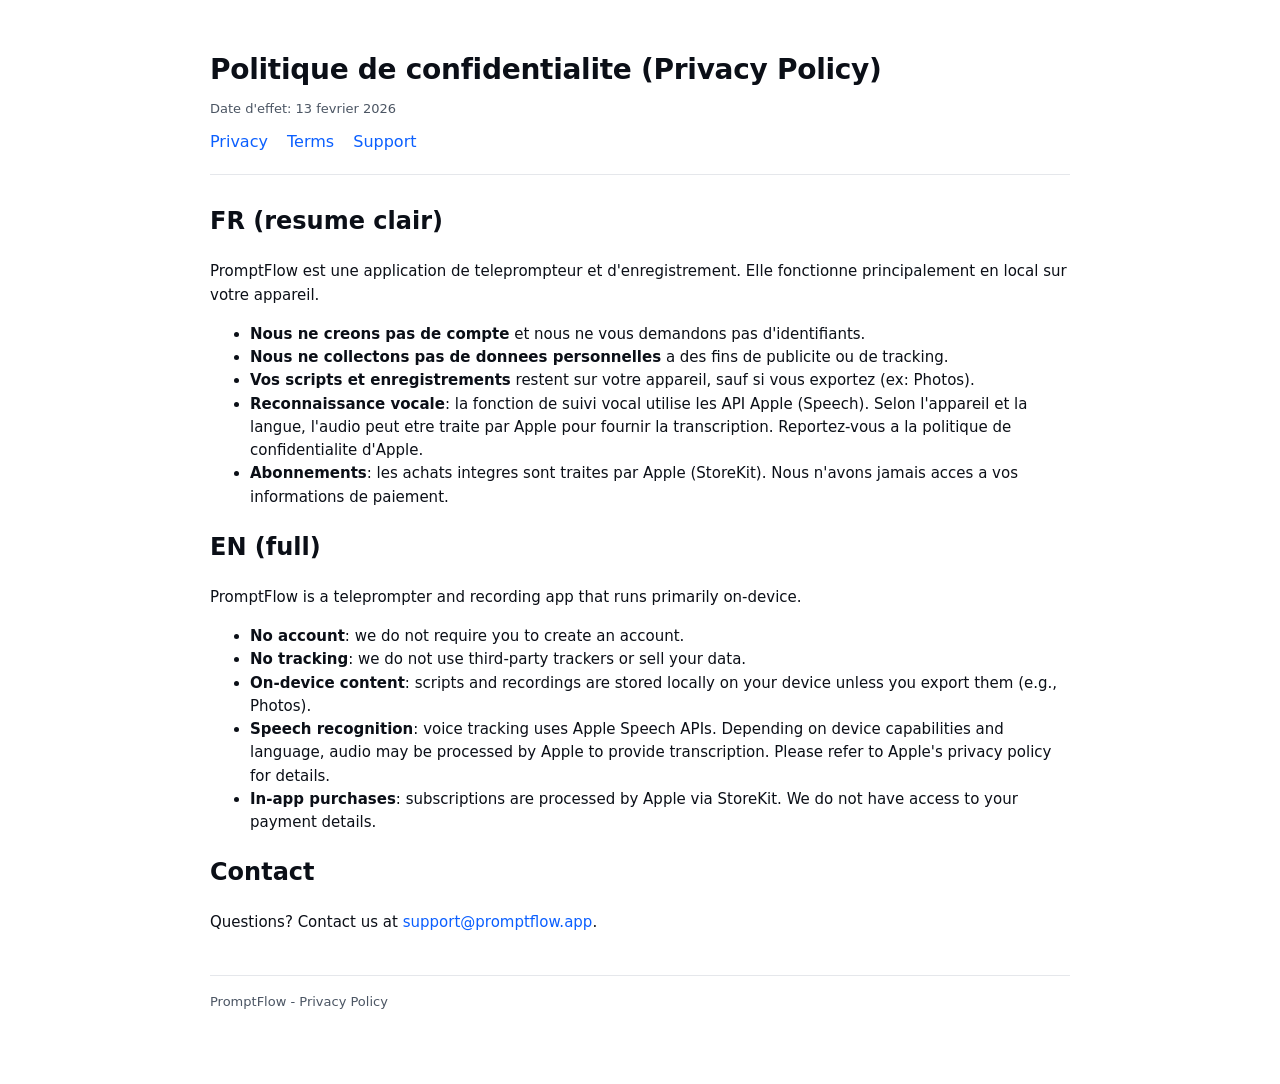
==== privacy/index.html @ 319f157d "Add legal pages for App Store review" ====
<!doctype html>
<html lang="fr">
  <head>
    <meta charset="utf-8" />
    <meta name="viewport" content="width=device-width, initial-scale=1" />
    <title>PromptFlow - Politique de confidentialite</title>
    <link rel="stylesheet" href="../assets/style.css" />
  </head>
  <body>
    <main>
      <header>
        <h1>Politique de confidentialite (Privacy Policy)</h1>
        <div class="meta">Date d&apos;effet: 13 fevrier 2026</div>
        <nav>
          <a href="../privacy/">Privacy</a>
          <a href="../terms/">Terms</a>
          <a href="../support/">Support</a>
        </nav>
      </header>

      <section>
        <h2>FR (resume clair)</h2>
        <p>
          PromptFlow est une application de teleprompteur et d&apos;enregistrement.
          Elle fonctionne principalement en local sur votre appareil.
        </p>
        <ul>
          <li><strong>Nous ne creons pas de compte</strong> et nous ne vous demandons pas d&apos;identifiants.</li>
          <li><strong>Nous ne collectons pas de donnees personnelles</strong> a des fins de publicite ou de tracking.</li>
          <li><strong>Vos scripts et enregistrements</strong> restent sur votre appareil, sauf si vous exportez (ex: Photos).</li>
          <li>
            <strong>Reconnaissance vocale</strong>: la fonction de suivi vocal utilise les API Apple
            (Speech). Selon l&apos;appareil et la langue, l&apos;audio peut etre traite par Apple
            pour fournir la transcription. Reportez-vous a la politique de confidentialite d&apos;Apple.
          </li>
          <li>
            <strong>Abonnements</strong>: les achats integres sont traites par Apple (StoreKit).
            Nous n&apos;avons jamais acces a vos informations de paiement.
          </li>
        </ul>
      </section>

      <section>
        <h2>EN (full)</h2>
        <p>
          PromptFlow is a teleprompter and recording app that runs primarily on-device.
        </p>
        <ul>
          <li><strong>No account</strong>: we do not require you to create an account.</li>
          <li><strong>No tracking</strong>: we do not use third-party trackers or sell your data.</li>
          <li><strong>On-device content</strong>: scripts and recordings are stored locally on your device unless you export them (e.g., Photos).</li>
          <li>
            <strong>Speech recognition</strong>: voice tracking uses Apple Speech APIs. Depending on device capabilities and language,
            audio may be processed by Apple to provide transcription. Please refer to Apple&apos;s privacy policy for details.
          </li>
          <li>
            <strong>In-app purchases</strong>: subscriptions are processed by Apple via StoreKit. We do not have access to your payment details.
          </li>
        </ul>
      </section>

      <section>
        <h2>Contact</h2>
        <p>
          Questions? Contact us at <a href="mailto:support@promptflow.app">support@promptflow.app</a>.
        </p>
      </section>

      <footer>
        <div>PromptFlow - Privacy Policy</div>
      </footer>
    </main>
  </body>
</html>
---- assets/style.css ----
/* Minimal, review-friendly legal pages (static). */

:root {
  color-scheme: light;
  --bg: #ffffff;
  --fg: #0b0f17;
  --muted: #4b5563;
  --border: #e5e7eb;
  --link: #0b5fff;
  --max: 860px;
}

html, body {
  margin: 0;
  padding: 0;
  background: var(--bg);
  color: var(--fg);
  font-family: ui-sans-serif, system-ui, -apple-system, BlinkMacSystemFont, "Segoe UI", Roboto, Helvetica, Arial, "Apple Color Emoji", "Segoe UI Emoji";
  line-height: 1.55;
}

main {
  max-width: var(--max);
  margin: 0 auto;
  padding: 48px 20px 72px;
}

header {
  padding-bottom: 20px;
  border-bottom: 1px solid var(--border);
  margin-bottom: 28px;
}

h1 {
  margin: 0 0 8px;
  font-size: 28px;
  letter-spacing: -0.01em;
}

p, li {
  font-size: 15px;
}

.meta {
  color: var(--muted);
  font-size: 13px;
}

a {
  color: var(--link);
  text-decoration: none;
}

a:hover {
  text-decoration: underline;
}

nav {
  margin-top: 10px;
}

nav a {
  margin-right: 14px;
  white-space: nowrap;
}

section + section {
  margin-top: 18px;
}

footer {
  margin-top: 40px;
  padding-top: 16px;
  border-top: 1px solid var(--border);
  color: var(--muted);
  font-size: 13px;
}

code {
  font-family: ui-monospace, SFMono-Regular, Menlo, Monaco, Consolas, "Liberation Mono", "Courier New", monospace;
  font-size: 0.95em;
}
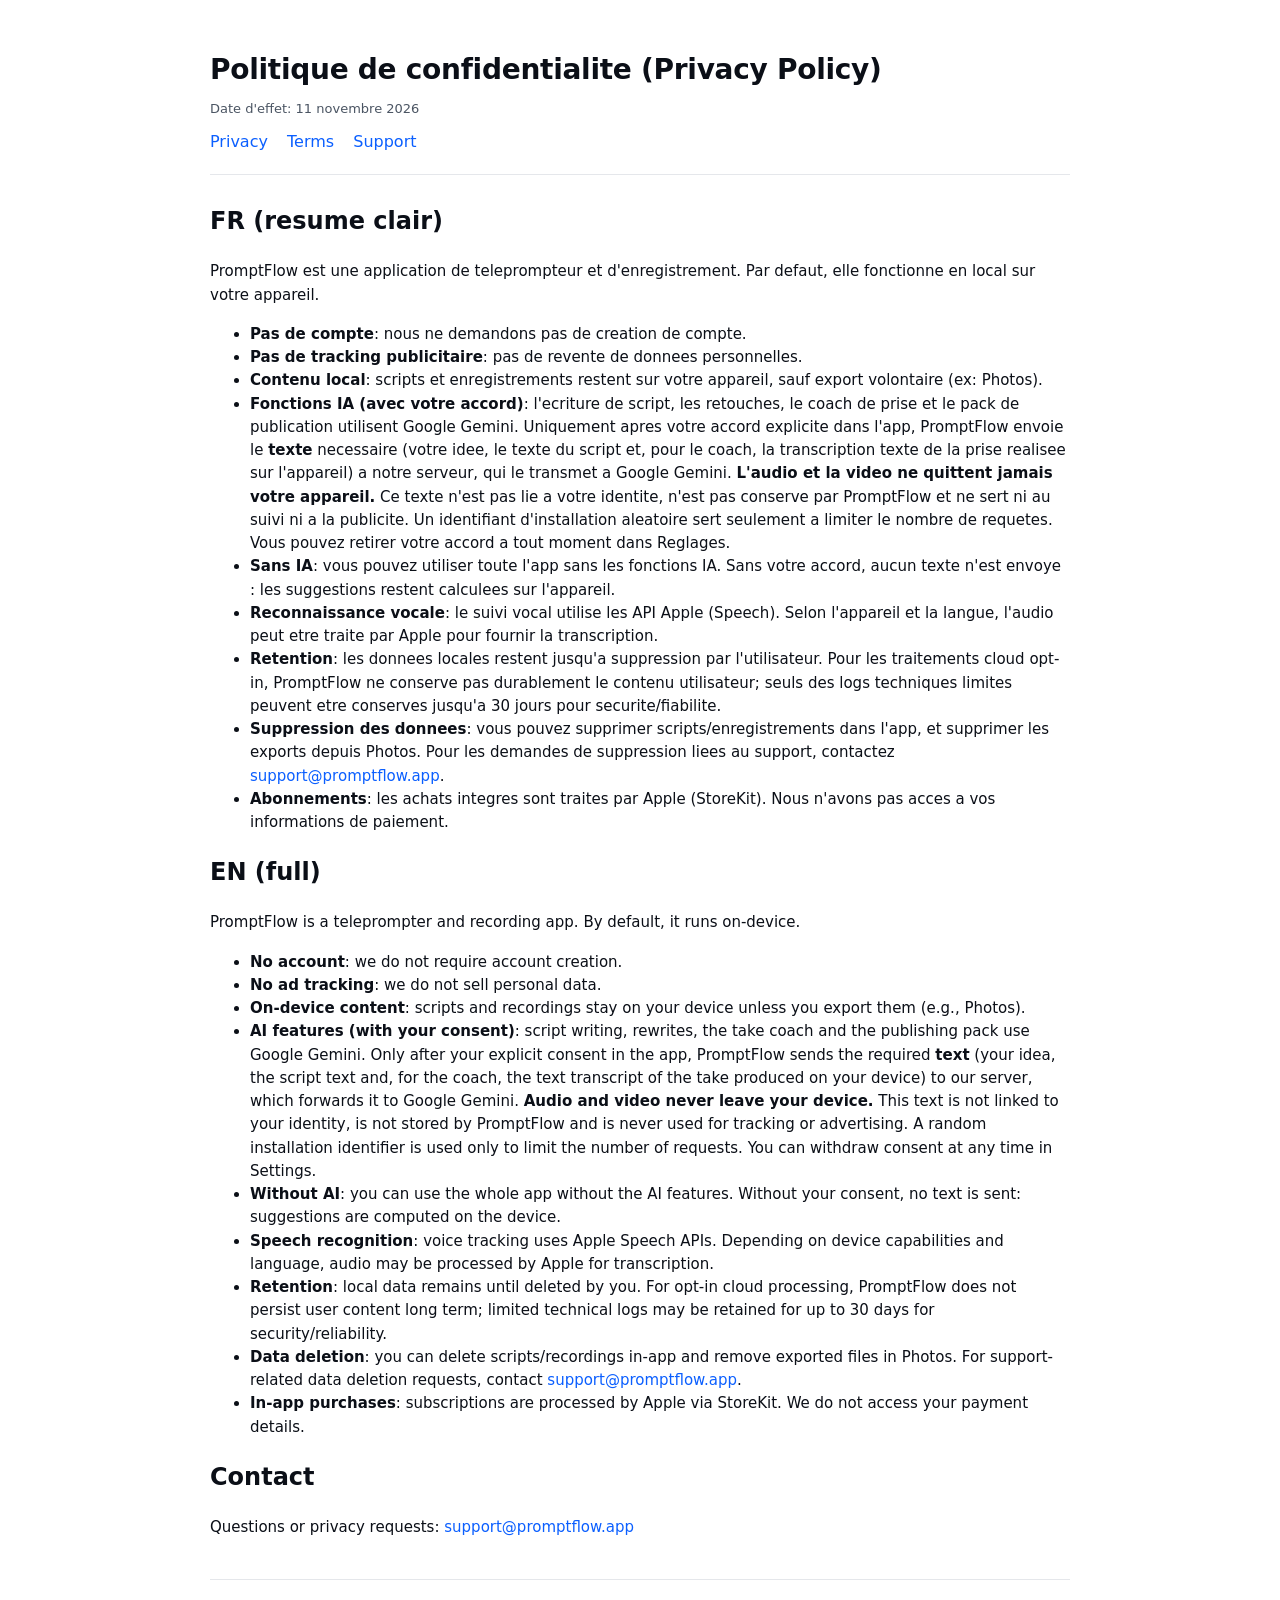
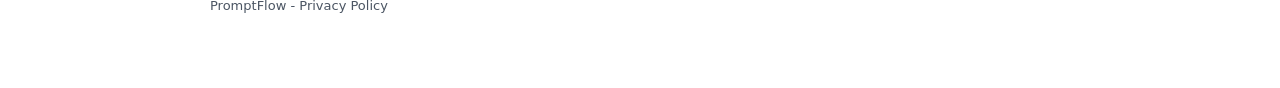
==== commit 5709b04f: "Confidentialité : fonctions IA par Google Gemini (texte seulement, avec accord), mise à jour 3.0" ====
--- a/privacy/index.html
+++ b/privacy/index.html
@@ -10,7 +10,7 @@
     <main>
       <header>
         <h1>Politique de confidentialite (Privacy Policy)</h1>
-        <div class="meta">Date d&apos;effet: 13 fevrier 2026</div>
+        <div class="meta">Date d&apos;effet: 11 novembre 2026</div>
         <nav>
           <a href="../privacy/">Privacy</a>
           <a href="../terms/">Terms</a>
@@ -21,21 +21,43 @@
       <section>
         <h2>FR (resume clair)</h2>
         <p>
-          PromptFlow est une application de teleprompteur et d&apos;enregistrement.
-          Elle fonctionne principalement en local sur votre appareil.
+          PromptFlow est une application de teleprompteur et d&apos;enregistrement. Par defaut,
+          elle fonctionne en local sur votre appareil.
         </p>
         <ul>
-          <li><strong>Nous ne creons pas de compte</strong> et nous ne vous demandons pas d&apos;identifiants.</li>
-          <li><strong>Nous ne collectons pas de donnees personnelles</strong> a des fins de publicite ou de tracking.</li>
-          <li><strong>Vos scripts et enregistrements</strong> restent sur votre appareil, sauf si vous exportez (ex: Photos).</li>
+          <li><strong>Pas de compte</strong>: nous ne demandons pas de creation de compte.</li>
+          <li><strong>Pas de tracking publicitaire</strong>: pas de revente de donnees personnelles.</li>
+          <li><strong>Contenu local</strong>: scripts et enregistrements restent sur votre appareil, sauf export volontaire (ex: Photos).</li>
           <li>
-            <strong>Reconnaissance vocale</strong>: la fonction de suivi vocal utilise les API Apple
-            (Speech). Selon l&apos;appareil et la langue, l&apos;audio peut etre traite par Apple
-            pour fournir la transcription. Reportez-vous a la politique de confidentialite d&apos;Apple.
+            <strong>Fonctions IA (avec votre accord)</strong>: l&apos;ecriture de script, les retouches, le coach de prise
+            et le pack de publication utilisent Google Gemini. Uniquement apres votre accord explicite dans l&apos;app,
+            PromptFlow envoie le <strong>texte</strong> necessaire (votre idee, le texte du script et, pour le coach,
+            la transcription texte de la prise realisee sur l&apos;appareil) a notre serveur, qui le transmet a Google Gemini.
+            <strong>L&apos;audio et la video ne quittent jamais votre appareil.</strong> Ce texte n&apos;est pas lie a votre identite,
+            n&apos;est pas conserve par PromptFlow et ne sert ni au suivi ni a la publicite. Un identifiant d&apos;installation aleatoire
+            sert seulement a limiter le nombre de requetes. Vous pouvez retirer votre accord a tout moment dans Reglages.
+          </li>
+          <li>
+            <strong>Sans IA</strong>: vous pouvez utiliser toute l&apos;app sans les fonctions IA.
+            Sans votre accord, aucun texte n&apos;est envoye : les suggestions restent calculees sur l&apos;appareil.
+          </li>
+          <li>
+            <strong>Reconnaissance vocale</strong>: le suivi vocal utilise les API Apple (Speech).
+            Selon l&apos;appareil et la langue, l&apos;audio peut etre traite par Apple pour fournir la transcription.
+          </li>
+          <li>
+            <strong>Retention</strong>: les donnees locales restent jusqu&apos;a suppression par l&apos;utilisateur.
+            Pour les traitements cloud opt-in, PromptFlow ne conserve pas durablement le contenu utilisateur;
+            seuls des logs techniques limites peuvent etre conserves jusqu&apos;a 30 jours pour securite/fiabilite.
+          </li>
+          <li>
+            <strong>Suppression des donnees</strong>: vous pouvez supprimer scripts/enregistrements dans l&apos;app,
+            et supprimer les exports depuis Photos. Pour les demandes de suppression liees au support,
+            contactez <a href="mailto:support@promptflow.app">support@promptflow.app</a>.
           </li>
           <li>
             <strong>Abonnements</strong>: les achats integres sont traites par Apple (StoreKit).
-            Nous n&apos;avons jamais acces a vos informations de paiement.
+            Nous n&apos;avons pas acces a vos informations de paiement.
           </li>
         </ul>
       </section>
@@ -43,18 +65,41 @@
       <section>
         <h2>EN (full)</h2>
         <p>
-          PromptFlow is a teleprompter and recording app that runs primarily on-device.
+          PromptFlow is a teleprompter and recording app. By default, it runs on-device.
         </p>
         <ul>
-          <li><strong>No account</strong>: we do not require you to create an account.</li>
-          <li><strong>No tracking</strong>: we do not use third-party trackers or sell your data.</li>
-          <li><strong>On-device content</strong>: scripts and recordings are stored locally on your device unless you export them (e.g., Photos).</li>
+          <li><strong>No account</strong>: we do not require account creation.</li>
+          <li><strong>No ad tracking</strong>: we do not sell personal data.</li>
+          <li><strong>On-device content</strong>: scripts and recordings stay on your device unless you export them (e.g., Photos).</li>
           <li>
-            <strong>Speech recognition</strong>: voice tracking uses Apple Speech APIs. Depending on device capabilities and language,
-            audio may be processed by Apple to provide transcription. Please refer to Apple&apos;s privacy policy for details.
+            <strong>AI features (with your consent)</strong>: script writing, rewrites, the take coach and the publishing pack
+            use Google Gemini. Only after your explicit consent in the app, PromptFlow sends the required <strong>text</strong>
+            (your idea, the script text and, for the coach, the text transcript of the take produced on your device) to our server,
+            which forwards it to Google Gemini. <strong>Audio and video never leave your device.</strong> This text is not linked
+            to your identity, is not stored by PromptFlow and is never used for tracking or advertising. A random installation
+            identifier is used only to limit the number of requests. You can withdraw consent at any time in Settings.
           </li>
           <li>
-            <strong>In-app purchases</strong>: subscriptions are processed by Apple via StoreKit. We do not have access to your payment details.
+            <strong>Without AI</strong>: you can use the whole app without the AI features.
+            Without your consent, no text is sent: suggestions are computed on the device.
+          </li>
+          <li>
+            <strong>Speech recognition</strong>: voice tracking uses Apple Speech APIs.
+            Depending on device capabilities and language, audio may be processed by Apple for transcription.
+          </li>
+          <li>
+            <strong>Retention</strong>: local data remains until deleted by you.
+            For opt-in cloud processing, PromptFlow does not persist user content long term;
+            limited technical logs may be retained for up to 30 days for security/reliability.
+          </li>
+          <li>
+            <strong>Data deletion</strong>: you can delete scripts/recordings in-app and remove exported files in Photos.
+            For support-related data deletion requests, contact
+            <a href="mailto:support@promptflow.app">support@promptflow.app</a>.
+          </li>
+          <li>
+            <strong>In-app purchases</strong>: subscriptions are processed by Apple via StoreKit.
+            We do not access your payment details.
           </li>
         </ul>
       </section>
@@ -62,7 +107,7 @@
       <section>
         <h2>Contact</h2>
         <p>
-          Questions? Contact us at <a href="mailto:support@promptflow.app">support@promptflow.app</a>.
+          Questions or privacy requests: <a href="mailto:support@promptflow.app">support@promptflow.app</a>
         </p>
       </section>
 
@@ -72,4 +117,3 @@
     </main>
   </body>
 </html>
-
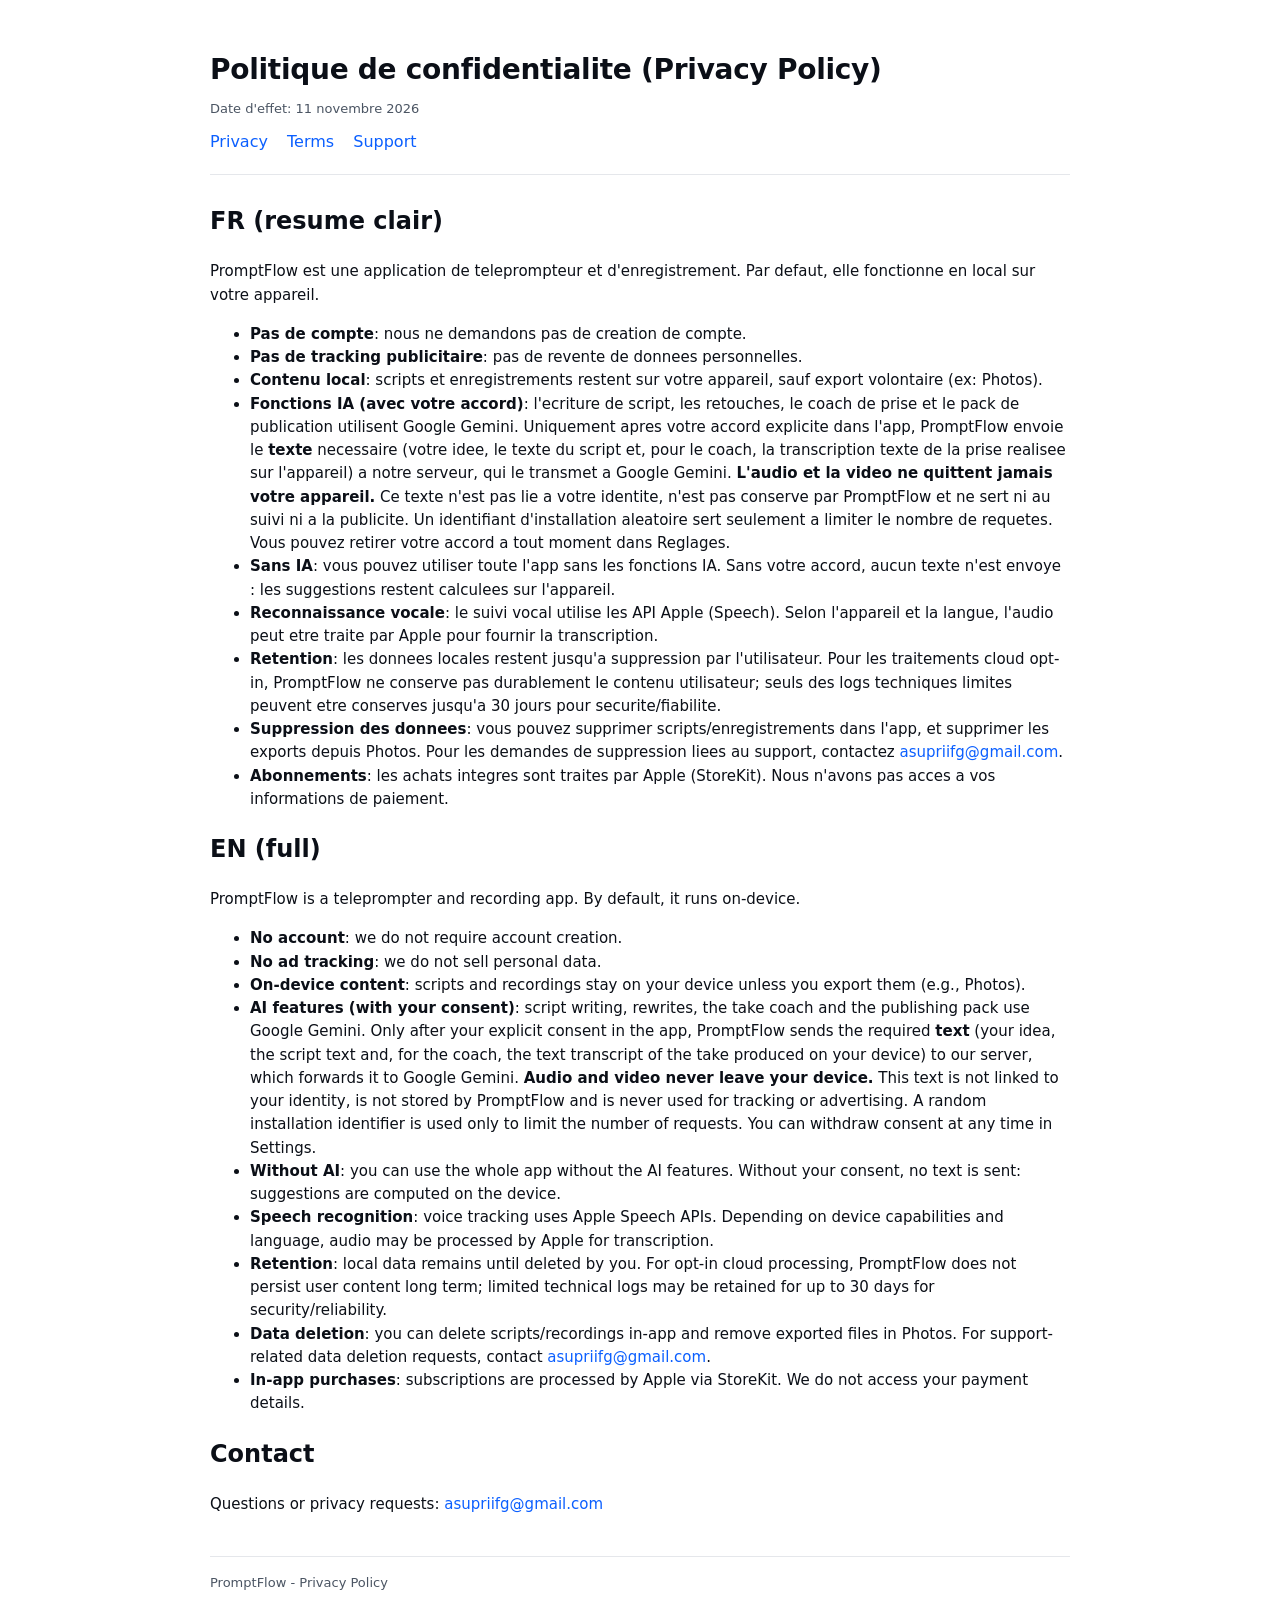
==== commit 670f38fa: "Contact : adresse de support joignable" ====
--- a/privacy/index.html
+++ b/privacy/index.html
@@ -53,7 +53,7 @@
           <li>
             <strong>Suppression des donnees</strong>: vous pouvez supprimer scripts/enregistrements dans l&apos;app,
             et supprimer les exports depuis Photos. Pour les demandes de suppression liees au support,
-            contactez <a href="mailto:support@promptflow.app">support@promptflow.app</a>.
+            contactez <a href="mailto:asupriifg@gmail.com">asupriifg@gmail.com</a>.
           </li>
           <li>
             <strong>Abonnements</strong>: les achats integres sont traites par Apple (StoreKit).
@@ -95,7 +95,7 @@
           <li>
             <strong>Data deletion</strong>: you can delete scripts/recordings in-app and remove exported files in Photos.
             For support-related data deletion requests, contact
-            <a href="mailto:support@promptflow.app">support@promptflow.app</a>.
+            <a href="mailto:asupriifg@gmail.com">asupriifg@gmail.com</a>.
           </li>
           <li>
             <strong>In-app purchases</strong>: subscriptions are processed by Apple via StoreKit.
@@ -107,7 +107,7 @@
       <section>
         <h2>Contact</h2>
         <p>
-          Questions or privacy requests: <a href="mailto:support@promptflow.app">support@promptflow.app</a>
+          Questions or privacy requests: <a href="mailto:asupriifg@gmail.com">asupriifg@gmail.com</a>
         </p>
       </section>
 
